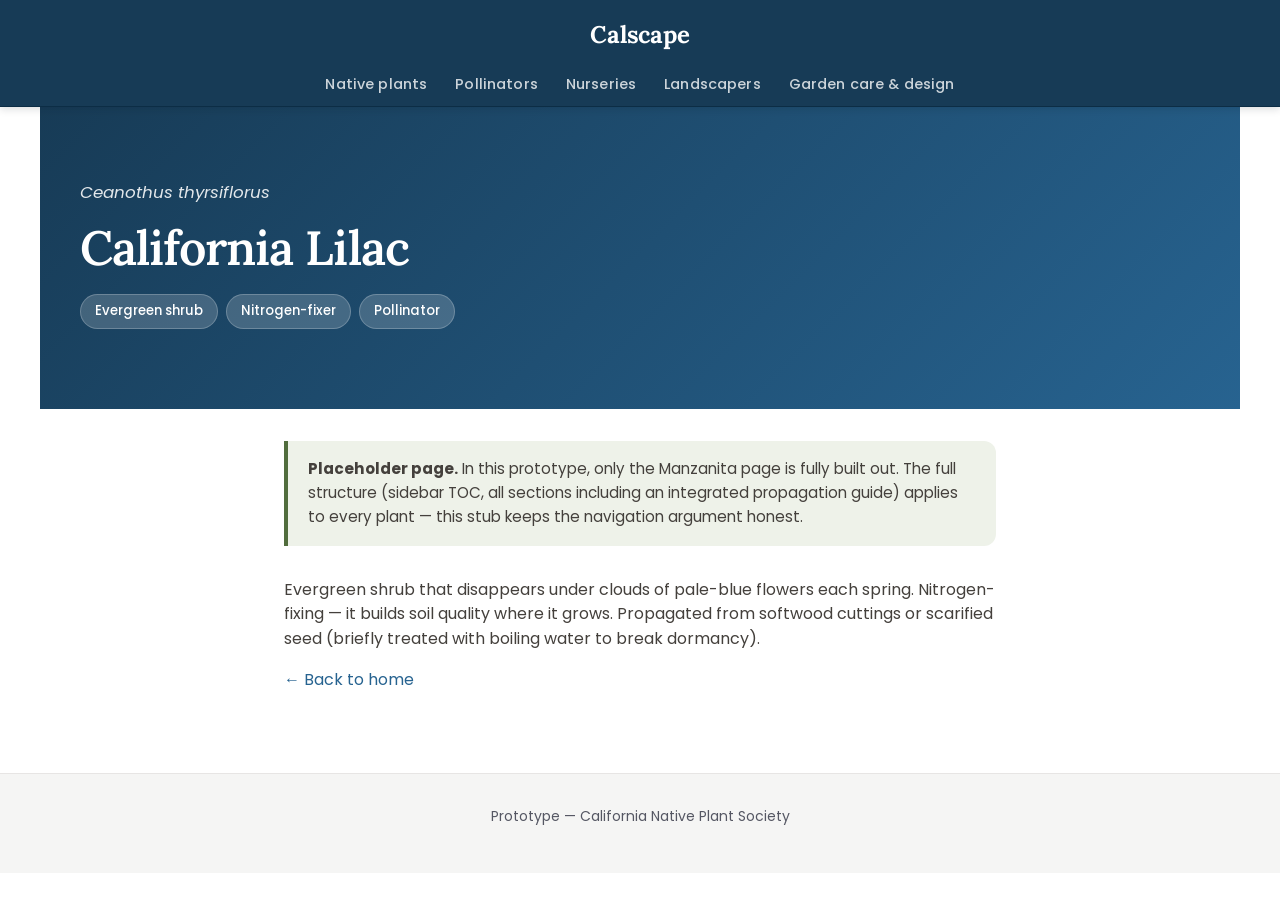
==== plants/ceanothus.html @ 16521312 "Initial commit — Calscape unified-search prototype Mid-fidelity static HTML/CSS/vanilla-JS prototype" ====
<!DOCTYPE html>
<html lang="en">
<head>
  <meta charset="UTF-8">
  <meta name="viewport" content="width=device-width, initial-scale=1.0">
  <title>California Lilac · Calscape</title>
  <link rel="preconnect" href="https://fonts.googleapis.com">
  <link rel="preconnect" href="https://fonts.gstatic.com" crossorigin>
  <link rel="stylesheet" href="https://fonts.googleapis.com/css2?family=Lora:ital,wght@0,400;0,500;0,600;0,700;1,400&family=Poppins:wght@300;400;500;600;700&display=swap">
  <link rel="stylesheet" href="../assets/css/base.css">
  <link rel="stylesheet" href="../assets/css/layout.css">
</head>
<body>
  <header class="site-header">
    <a class="brand" href="../index.html">Calscape</a>
    <nav class="site-nav" aria-label="Primary">
      <a href="../index.html">Native plants</a>
      <a href="#">Pollinators</a>
      <a href="#">Nurseries</a>
      <a href="#">Landscapers</a>
      <a href="#">Garden care &amp; design</a>
    </nav>
  </header>

  <article class="plant-page">
    <header class="plant-hero">
      <div>
        <div class="plant-hero-sci">Ceanothus thyrsiflorus</div>
        <h1 class="plant-hero-name">California Lilac</h1>
        <div class="plant-hero-pills">
          <span class="pill">Evergreen shrub</span>
          <span class="pill">Nitrogen-fixer</span>
          <span class="pill">Pollinator</span>
        </div>
      </div>
    </header>

    <div style="max-width:760px;margin:32px auto;padding:0 24px;">
      <div class="stub-notice">
        <strong>Placeholder page.</strong> In this prototype, only the Manzanita page is fully built out.
        The full structure (sidebar TOC, all sections including an integrated propagation guide)
        applies to every plant — this stub keeps the navigation argument honest.
      </div>
      <p>
Evergreen shrub that disappears under clouds of pale-blue flowers each spring. Nitrogen-fixing — it builds soil quality where it grows. Propagated from softwood cuttings or scarified seed (briefly treated with boiling water to break dormancy).
      </p>
      <p><a href="../index.html">← Back to home</a></p>
    </div>
  </article>

  <footer class="site-footer">
    <p class="small muted">Prototype — California Native Plant Society</p>
  </footer>

  <script src="../assets/js/plants-data.js"></script>
</body>
</html>
---- assets/css/base.css ----
/* base.css — reset, typography, palette (teal/navy restyle) */

:root {
  /* Primary (teal/navy) — replaces former green palette */
  --green-900: #0c2d45;   /* very deep teal */
  --green-700: #173b56;   /* primary deep — header bg */
  --green-600: #276390;   /* mid teal — links, accents */
  --green-300: #4f88b5;   /* light teal — hero gradient mid */
  --green-100: #d4e0e9;   /* pale teal — chip / soft accent backgrounds */

  /* Background warm stone */
  --cream-100: #fafafc;
  --cream-200: #f5f5f4;
  --cream-300: #e7e5e4;

  /* Ink */
  --ink-900: #1c1917;
  --ink-700: #44403c;
  --ink-500: #555763;
  --ink-300: #79716b;

  /* Accents — muted sage green for "pop" highlights (NOT primary) */
  --accent-amber: #516d3d;       /* renamed in intent but variable kept */
  --accent-amber-bg: #eef2e9;    /* very pale sage */

  /* Shape */
  --radius-sm: 6px;
  --radius-md: 12px;
  --radius-lg: 16px;
  --radius-pill: 9999px;

  /* Shadows — softer, more diffused */
  --shadow-sm: 0 1px 2px rgba(8, 20, 29, 0.04), 0 1px 3px rgba(8, 20, 29, 0.06);
  --shadow-md: 0 4px 12px rgba(8, 20, 29, 0.06), 0 2px 4px rgba(8, 20, 29, 0.04);

  --max-width: 1200px;
}

*, *::before, *::after { box-sizing: border-box; }

html, body {
  margin: 0;
  padding: 0;
  font-family: "Poppins", -apple-system, BlinkMacSystemFont, "Segoe UI", Roboto, sans-serif;
  color: var(--ink-900);
  background: #fff;
  line-height: 1.55;
  font-weight: 400;
  -webkit-font-smoothing: antialiased;
  -moz-osx-font-smoothing: grayscale;
  text-rendering: optimizeLegibility;
}

h1, h2, h3, h4 {
  font-family: "Lora", Georgia, "Times New Roman", serif;
  color: var(--ink-900);
  line-height: 1.2;
  margin: 0 0 0.5em;
  font-weight: 600;
  letter-spacing: -0.01em;
}

h1 { font-size: 2.25rem; font-weight: 600; }
h2 { font-size: 1.625rem; font-weight: 600; }
h3 { font-size: 1.25rem; font-weight: 600; }
h4 { font-size: 1.05rem; font-weight: 600; }

p { margin: 0 0 1em; color: var(--ink-700); }
a { color: var(--green-600); text-decoration: none; }
a:hover { color: var(--green-700); text-decoration: underline; text-underline-offset: 2px; }

img { max-width: 100%; display: block; }

.italic { font-style: italic; }
.muted { color: var(--ink-500); }
.small { font-size: 0.875rem; }
---- assets/css/layout.css ----
/* layout.css — header, footer, hero, sidebar TOC, card grids, search results
   (teal/navy restyle to match cnps-prototype.vercel.app target) */

/* --- Site header --- */
.site-header {
  background: var(--green-700);
  color: #fff;
  padding: 16px 28px 0;
  display: flex;
  flex-direction: column;
  align-items: center;
  gap: 12px;
  position: sticky;
  top: 0;
  z-index: 10;
  border-bottom: 1px solid var(--green-900);
  box-shadow: 0 2px 8px rgba(8,20,29,0.15);
}

.brand {
  color: #fff;
  font-family: "Lora", Georgia, serif;
  font-size: 1.5rem;
  font-weight: 700;
  text-decoration: none;
  letter-spacing: -0.01em;
}
.brand:hover { text-decoration: none; opacity: 0.85; color: #fff; }

/* --- Primary site nav (under the brand) --- */
.site-nav {
  display: flex;
  gap: 28px;
  flex-wrap: wrap;
  justify-content: center;
  align-items: center;
}
.site-nav a {
  color: rgba(255, 255, 255, 0.78);
  font-family: "Poppins", -apple-system, system-ui, sans-serif;
  font-size: 0.9rem;
  font-weight: 500;
  text-decoration: none;
  letter-spacing: 0.01em;
  padding: 8px 0;
  border-bottom: 2px solid transparent;
  transition: color 0.15s ease, border-color 0.15s ease;
}
.site-nav a:hover {
  color: #fff;
  text-decoration: none;
  border-bottom-color: rgba(255, 255, 255, 0.6);
}

.search-form {
  flex: 1;
  display: flex;
  max-width: 520px;
  background: var(--cream-200);
  border-radius: var(--radius-pill);
  padding: 4px;
  border: 1px solid var(--cream-300);
}
.search-form input[type=search] {
  flex: 1;
  border: none;
  background: transparent;
  padding: 6px 14px;
  font-size: 0.9rem;
  font-family: inherit;
  color: var(--ink-900);
  outline: none;
}
.search-form input[type=search]::placeholder { color: var(--ink-300); }
.search-form button {
  background: var(--green-700);
  color: #fff;
  border: none;
  border-radius: var(--radius-pill);
  padding: 6px 18px;
  font-size: 0.85rem;
  font-weight: 500;
  font-family: inherit;
  cursor: pointer;
  transition: background 0.15s ease;
}
.search-form button:hover { background: var(--green-900); }

.annotation-toggle {
  background: transparent;
  color: var(--ink-700);
  border: 1px solid var(--cream-300);
  border-radius: var(--radius-pill);
  padding: 6px 14px;
  font-size: 0.8rem;
  font-weight: 500;
  font-family: inherit;
  cursor: pointer;
  white-space: nowrap;
  transition: all 0.15s ease;
}
.annotation-toggle:hover { border-color: var(--green-600); color: var(--green-600); }
.annotation-toggle[aria-pressed="true"] {
  background: var(--accent-amber);
  color: #fff;
  border-color: var(--accent-amber);
}

/* --- Site footer --- */
.site-footer {
  margin-top: 80px;
  padding: 32px 24px;
  background: var(--cream-200);
  text-align: center;
  border-top: 1px solid var(--cream-300);
}

/* --- Hero (home page) --- */
.hero {
  background: linear-gradient(135deg, var(--green-700) 0%, var(--green-600) 100%);
  color: #fff;
  padding: 72px 24px 80px;
}
.hero-inner {
  max-width: 760px;
  margin: 0 auto;
  text-align: center;
}
.hero h1 { color: #fff; font-size: 3rem; font-weight: 600; letter-spacing: -0.02em; }
.hero-tagline { font-size: 1.15rem; opacity: 0.95; margin-bottom: 32px; font-weight: 300; color: #fff; }

.hero-search {
  display: flex;
  max-width: 600px;
  margin: 0 auto;
  background: #fff;
  border-radius: var(--radius-pill);
  padding: 6px;
  box-shadow: 0 8px 24px rgba(0,0,0,0.12);
}
.hero-search input[type=search] {
  flex: 1;
  border: none;
  background: transparent;
  border-radius: var(--radius-pill);
  padding: 12px 20px;
  font-size: 1rem;
  font-family: inherit;
  outline: none;
  color: var(--ink-900);
}
.hero-search input[type=search]::placeholder { color: var(--ink-300); }
.hero-search button {
  background: var(--green-700);
  color: #fff;
  border: none;
  border-radius: var(--radius-pill);
  padding: 10px 24px;
  font-size: 0.95rem;
  font-weight: 600;
  font-family: inherit;
  cursor: pointer;
  transition: background 0.15s ease;
}
.hero-search button:hover { background: var(--green-900); }

.hero-examples {
  margin-top: 18px;
  opacity: 0.9;
  font-size: 0.9rem;
}
.hero-examples a {
  color: #fff;
  text-decoration: underline;
  text-underline-offset: 3px;
  margin: 0 6px;
  font-weight: 500;
}

/* --- Featured plants on home --- */
.featured {
  max-width: var(--max-width);
  margin: 64px auto;
  padding: 0 24px;
}
.featured h2 { font-size: 1.875rem; margin-bottom: 24px; }
.card-grid {
  list-style: none;
  margin: 0;
  padding: 0;
  display: grid;
  grid-template-columns: repeat(3, 1fr);
  gap: 24px;
}
.plant-card {
  background: #fff;
  border: 1px solid var(--cream-300);
  border-radius: var(--radius-lg);
  overflow: hidden;
  box-shadow: var(--shadow-sm);
  transition: transform 0.2s ease, box-shadow 0.2s ease;
}
.plant-card:hover {
  transform: translateY(-3px);
  box-shadow: var(--shadow-md);
}
.plant-card a { color: var(--ink-900); text-decoration: none; display: block; padding: 16px; }
.plant-card a:hover { text-decoration: none; }
.plant-card-thumb {
  height: 180px;
  background-color: var(--green-100);
  background-size: cover;
  background-position: center;
  border-radius: var(--radius-md);
  margin-bottom: 14px;
}
.plant-card-name {
  font-family: "Lora", Georgia, serif;
  font-weight: 600;
  font-size: 1.125rem;
  color: var(--ink-900);
}
.plant-card-sci { margin-top: 2px; }

/* --- Search results page --- */
.search-page {
  max-width: 800px;
  margin: 40px auto;
  padding: 0 24px;
}
.search-page h1 { font-size: 1.875rem; }
.result-list {
  list-style: none;
  margin: 20px 0 0;
  padding: 0;
}
.result-card {
  margin-bottom: 14px;
  background: #fff;
  border: 1px solid var(--cream-300);
  border-radius: var(--radius-md);
  overflow: hidden;
  transition: box-shadow 0.2s ease, border-color 0.2s ease;
}
.result-card:hover { box-shadow: var(--shadow-md); border-color: var(--green-300); }
.result-link {
  display: flex;
  gap: 18px;
  padding: 16px;
  color: var(--ink-900);
  text-decoration: none;
}
.result-link:hover { text-decoration: none; }
.result-thumb {
  width: 96px;
  height: 96px;
  flex-shrink: 0;
  background-color: var(--green-100);
  background-size: cover;
  background-position: center;
  border-radius: var(--radius-md);
}
.result-body { flex: 1; }
.result-name {
  font-family: "Lora", Georgia, serif;
  font-weight: 600;
  color: var(--ink-900);
  font-size: 1.125rem;
}
.result-summary { color: var(--ink-700); margin-top: 6px; line-height: 1.55; }

mark {
  background: var(--accent-amber-bg);
  color: var(--green-900);
  padding: 0 3px;
  border-radius: 3px;
  font-weight: 500;
}

.empty-state {
  background: var(--cream-200);
  padding: 32px;
  border-radius: var(--radius-lg);
  text-align: center;
  color: var(--ink-500);
}

/* --- Plant detail layout (sidebar TOC + main) --- */
.plant-page {
  max-width: var(--max-width);
  margin: 0 auto;
  background: #fff;
}

/* --- New plant top section (photo-left, info-right, matches target prototype) --- */
.plant-top {
  background: #fff;
  display: flex;
  gap: 40px;
  align-items: flex-start;
  flex-wrap: wrap;
  padding: 24px 20px 28px 20px;
}
.plant-top-photo {
  width: 380px;
  max-width: 100%;
  height: 220px;
  background-color: #e5e7eb;
  background-size: cover;
  background-position: center;
  border-radius: 16px;
  flex-shrink: 0;
  position: relative;
  overflow: hidden;
}
.plant-photo-chip {
  position: absolute;
  top: 14px;
  left: 14px;
  background: rgba(255, 255, 255, 0.92);
  color: var(--ink-700);
  padding: 8px 16px;
  border-radius: 9999px;
  font-size: 0.85rem;
  font-weight: 500;
  letter-spacing: 0.01em;
  box-shadow: 0 2px 8px rgba(0, 0, 0, 0.08);
}
.plant-top-info {
  flex: 1 1 320px;
  min-width: 280px;
  display: flex;
  flex-direction: column;
  gap: 14px;
  padding-top: 8px;
}
.plant-top-name {
  font-family: "Poppins", -apple-system, system-ui, sans-serif;
  font-size: 2.25rem;
  font-weight: 500;
  letter-spacing: -0.02em;
  color: #08141d;
  margin: 0;
  line-height: 1.15;
}
.plant-top-sci {
  font-family: "Poppins", -apple-system, system-ui, sans-serif;
  font-size: 1.125rem;
  font-weight: 400;
  font-style: italic;
  color: #6d818f;
  line-height: 1.4;
  margin-bottom: 4px;
}
.plant-top-pills {
  display: flex;
  gap: 8px;
  flex-wrap: wrap;
  margin-top: 4px;
}
.plant-top-pills .pill {
  background: var(--cream-200);
  color: var(--ink-700);
  border: 1px solid var(--cream-300);
  padding: 5px 14px;
  font-size: 0.825rem;
  font-weight: 500;
}
.plant-top-intro {
  color: var(--ink-500);
  font-size: 1rem;
  line-height: 1.6;
  margin: 8px 0 0;
  max-width: 640px;
}

/* --- Legacy hero (still used by stub plant pages) --- */
.plant-hero {
  background: linear-gradient(135deg, var(--green-700) 0%, var(--green-600) 100%);
  color: #fff;
  padding: 72px 40px 80px;
  position: relative;
}
.plant-hero-name {
  font-size: 3rem;
  font-family: "Lora", Georgia, serif;
  color: #fff;
  margin: 0;
  font-weight: 600;
  letter-spacing: -0.02em;
}
.plant-hero-sci {
  font-style: italic;
  opacity: 0.88;
  margin-bottom: 14px;
  font-size: 1.05rem;
}
.plant-hero-pills { margin-top: 18px; display: flex; gap: 8px; flex-wrap: wrap; }
.pill {
  background: rgba(255,255,255,0.18);
  padding: 6px 14px;
  border-radius: var(--radius-pill);
  font-size: 0.825rem;
  font-weight: 500;
  border: 1px solid rgba(255,255,255,0.22);
}

.plant-body {
  display: grid;
  grid-template-columns: 240px 1fr;
  gap: 0;
  background: #fff;
}
.plant-toc {
  background: transparent;
  padding: 32px 20px;
  position: sticky;
  top: 110px;
  align-self: start;
  height: calc(100vh - 110px);
  overflow-y: auto;
}
.plant-toc-label {
  font-size: 0.72rem;
  text-transform: uppercase;
  letter-spacing: 0.1em;
  color: var(--ink-500);
  font-weight: 600;
  margin-bottom: 14px;
}
.plant-toc ul {
  list-style: none;
  margin: 0;
  padding: 0;
}
.plant-toc li { margin: 0; }
.plant-toc a {
  display: block;
  padding: 8px 12px;
  color: var(--ink-700);
  font-size: 0.9rem;
  border-left: 3px solid transparent;
  text-decoration: none;
  border-radius: 0 var(--radius-sm) var(--radius-sm) 0;
  transition: all 0.15s ease;
}
.plant-toc a:hover { background: rgba(23,59,86,0.04); color: var(--ink-900); }
.plant-toc a.active {
  border-left-color: var(--green-700);
  color: var(--green-700);
  font-weight: 600;
  background: rgba(23,59,86,0.06);
}

.toc-new-tag {
  display: inline-block;
  background: #d4a000;
  color: #0a1722;
  font-size: 0.625rem;
  font-weight: 700;
  letter-spacing: 0.04em;
  text-transform: uppercase;
  padding: 2px 7px;
  border-radius: 9999px;
  margin-left: 8px;
  vertical-align: middle;
  font-family: "Poppins", system-ui, sans-serif;
}

.plant-content {
  padding: 32px 56px 64px;
  max-width: 832px;
}
.plant-content section { scroll-margin-top: 80px; }
.plant-content section + section {
  border-top: 1px solid var(--cream-300);
  margin-top: 48px;
  padding-top: 48px;
}
.plant-content h2 {
  font-family: "Poppins", -apple-system, system-ui, sans-serif;
  font-size: 1.5rem;
  font-weight: 500;
  letter-spacing: -0.01em;
  color: #08141d;
  margin-bottom: 16px;
}
.plant-content p { font-size: 1rem; line-height: 1.5; color: #555763; }
.plant-content li { color: #555763; }
.plant-content li strong { color: var(--ink-900); font-weight: 600; }

.facts-grid {
  display: grid;
  grid-template-columns: repeat(3, 1fr);
  gap: 14px;
}
.fact {
  background: var(--cream-200);
  padding: 16px;
  border-radius: var(--radius-md);
}
.fact-label {
  font-size: 0.7rem;
  text-transform: uppercase;
  letter-spacing: 0.08em;
  color: var(--ink-500);
  font-weight: 600;
}
.fact-value {
  font-size: 1.05rem;
  color: var(--ink-900);
  margin-top: 6px;
  font-weight: 500;
}

.method-cards {
  display: grid;
  grid-template-columns: 1fr;
  gap: 18px;
  margin-top: 20px;
}
.method-card {
  background: var(--cream-200);
  border: 1px solid var(--cream-300);
  border-radius: var(--radius-lg);
  padding: 24px 26px;
  display: grid;
  grid-template-columns: 1.3fr 1fr;
  column-gap: 36px;
  row-gap: 0;
  align-items: start;
}
.method-card > h4 {
  grid-column: 1 / -1;
  font-family: "Poppins", -apple-system, system-ui, sans-serif;
  color: #08141d;
  margin: 0 0 4px;
  font-size: 1.2rem;
  font-weight: 600;
}
.method-card > .method-meta {
  grid-column: 1 / -1;
  font-size: 0.82rem;
  color: var(--ink-500);
  margin-bottom: 16px;
  font-weight: 500;
}
.method-card > ol {
  grid-column: 1;
  margin: 0;
  padding-left: 20px;
  font-size: 0.92rem;
  line-height: 1.65;
  color: var(--ink-700);
}
.method-card > ol li { margin-bottom: 4px; }
.method-card .method-notes {
  grid-column: 1 / -1;
  margin-top: 18px;
  font-size: 0.875rem;
  color: var(--ink-500);
  font-style: italic;
  padding-top: 14px;
  border-top: 1px solid var(--cream-300);
}

/* Stack columns on smaller screens */
@media (max-width: 768px) {
  .method-card {
    grid-template-columns: 1fr;
    column-gap: 0;
  }
  .method-card > .method-params {
    grid-column: 1;
    margin-top: 14px;
    padding-top: 12px;
    border-top: 1px solid var(--cream-300);
  }
}

.photo-grid {
  display: grid;
  grid-template-columns: repeat(3, 1fr);
  gap: 10px;
}
.photo-grid .photo {
  background: var(--green-100);
  height: 160px;
  border-radius: var(--radius-md);
}

.related-grid {
  display: grid;
  grid-template-columns: repeat(2, 1fr);
  gap: 14px;
}
.related-card {
  background: var(--cream-200);
  padding: 14px;
  border-radius: var(--radius-md);
  display: flex;
  gap: 14px;
  align-items: center;
  text-decoration: none;
  color: var(--ink-900);
  transition: background 0.15s ease;
}
.related-card:hover { background: var(--cream-300); text-decoration: none; }
.related-card .thumb {
  width: 64px;
  height: 64px;
  background: var(--green-100);
  border-radius: var(--radius-md);
  flex-shrink: 0;
}

/* --- Stub plant page banner --- */
.stub-notice {
  background: var(--accent-amber-bg);
  border-left: 4px solid var(--accent-amber);
  padding: 16px 20px;
  margin: 32px 0;
  border-radius: 0 var(--radius-md) var(--radius-md) 0;
  color: var(--ink-700);
  font-size: 0.95rem;
  line-height: 1.6;
}

/* --- Tablet --- */
@media (max-width: 1023px) {
  .card-grid { grid-template-columns: repeat(2, 1fr); }
  .facts-grid { grid-template-columns: repeat(2, 1fr); }
  .method-cards { grid-template-columns: 1fr; }
  .photo-grid { grid-template-columns: repeat(2, 1fr); }
  .related-grid { grid-template-columns: 1fr; }

  .plant-body { grid-template-columns: 200px 1fr; }
  .plant-content { padding: 32px 32px; }
}

/* --- Mobile --- */
@media (max-width: 640px) {
  .site-header {
    flex-wrap: wrap;
    gap: 10px;
    padding: 12px 16px;
  }
  .search-form { order: 3; flex-basis: 100%; max-width: none; }
  .annotation-toggle { font-size: 0.75rem; padding: 5px 12px; }

  .hero { padding: 48px 16px 56px; }
  .hero h1 { font-size: 2.125rem; }
  .hero-tagline { font-size: 1rem; }
  .hero-search { flex-direction: column; gap: 8px; padding: 8px; }
  .hero-search input[type=search] { border-radius: var(--radius-pill); }
  .hero-search button { border-radius: var(--radius-pill); }

  .card-grid { grid-template-columns: 1fr; }
  .facts-grid { grid-template-columns: 1fr; }

  .plant-hero { padding: 48px 24px 56px; }
  .plant-hero-name { font-size: 2.125rem; }

  .plant-body { grid-template-columns: 1fr; }
  .plant-toc { display: none; }
  .plant-content { padding: 24px 20px; }

  .mobile-toc {
    background: var(--cream-200);
    border: 1px solid var(--cream-300);
    border-radius: var(--radius-md);
    margin: 20px 0;
    padding: 14px 18px;
  }
  .mobile-toc summary {
    cursor: pointer;
    font-weight: 600;
    color: var(--green-700);
    font-family: "Lora", Georgia, serif;
  }
  .mobile-toc ul {
    list-style: none;
    padding: 14px 0 0;
    margin: 0;
    display: grid;
    grid-template-columns: repeat(2, 1fr);
    gap: 8px;
  }
  .mobile-toc a {
    display: block;
    padding: 5px 0;
    font-size: 0.9rem;
  }
}

@media (min-width: 641px) {
  .mobile-toc { display: none; }
}

/* --- Propagation timing calendar --- */
.propagation-calendar {
  background: var(--cream-200);
  border: 1px solid var(--cream-300);
  border-radius: 16px;
  padding: 22px 24px;
  margin: 20px 0 28px;
}
.cal-eyebrow {
  font-size: 0.7rem;
  text-transform: uppercase;
  letter-spacing: 0.1em;
  color: var(--ink-500);
  font-weight: 600;
  margin-bottom: 14px;
}
.cal-months {
  display: grid;
  grid-template-columns: 130px repeat(12, 1fr);
  gap: 4px;
  margin-bottom: 6px;
  padding-bottom: 6px;
  border-bottom: 1px solid var(--cream-300);
}
.cal-corner { }
.cal-months span {
  font-size: 0.68rem;
  color: var(--ink-500);
  text-align: center;
  font-weight: 600;
  letter-spacing: 0.02em;
}
.cal-row {
  display: grid;
  grid-template-columns: 130px 1fr;
  gap: 4px;
  align-items: center;
  margin-bottom: 4px;
}
.cal-row-label {
  font-size: 0.82rem;
  color: var(--ink-700);
  font-weight: 500;
}
.cal-track {
  display: grid;
  grid-template-columns: repeat(12, 1fr);
  gap: 4px;
  position: relative;
  height: 24px;
}
.cal-bar {
  background: var(--green-600);
  border-radius: 5px;
  padding: 0 8px;
  font-size: 0.66rem;
  color: #fff;
  display: flex;
  align-items: center;
  justify-content: center;
  font-weight: 600;
  white-space: nowrap;
  overflow: hidden;
  letter-spacing: 0.01em;
}
.cal-bar[data-method="seed"]      { background: #d4a000; color: #1c1917; }
.cal-bar[data-method="cuttings"]  { background: var(--green-600); }
.cal-bar[data-method="layering"]  { background: #516d3d; }

.cal-legend {
  display: flex;
  gap: 18px;
  margin-top: 14px;
  padding-top: 12px;
  border-top: 1px solid var(--cream-300);
  flex-wrap: wrap;
  font-size: 0.78rem;
  color: var(--ink-500);
  align-items: center;
}
.cal-legend > span {
  display: inline-flex;
  align-items: center;
  gap: 6px;
}
.cal-dot {
  width: 10px;
  height: 10px;
  border-radius: 50%;
  display: inline-block;
}
.cal-dot[data-method="seed"]     { background: #d4a000; }
.cal-dot[data-method="cuttings"] { background: var(--green-600); }
.cal-dot[data-method="layering"] { background: #516d3d; }
.cal-now {
  margin-left: auto;
  padding: 4px 12px;
  background: #08141d;
  color: #fff;
  border-radius: 9999px;
  font-size: 0.7rem;
  font-weight: 500;
}
.cal-now-dot {
  width: 8px;
  height: 8px;
  background: #d4a000;
  border-radius: 50%;
  display: inline-block;
  margin-right: 6px;
  animation: cal-now-pulse 2s ease-in-out infinite;
}
@keyframes cal-now-pulse {
  0%, 100% { opacity: 1; }
  50% { opacity: 0.45; }
}

/* --- Method card parameters (right column of method-card grid) --- */
.method-card > .method-params {
  grid-column: 2;
  margin-top: 0;
  padding-top: 0;
  border-top: none;
  align-self: start;
}
.method-params {
  display: grid;
  gap: 4px;
}
.param-row {
  display: flex;
  justify-content: space-between;
  align-items: baseline;
  gap: 12px;
  font-size: 0.8rem;
  padding: 3px 0;
}
.param-key { color: var(--ink-500); font-weight: 400; flex-shrink: 0; }
.param-val { color: #08141d; font-weight: 500; text-align: right; }
.param-val em { font-style: italic; color: var(--ink-500); font-weight: 400; }

/* --- Photo lightbox --- */
.photo[data-photo] { cursor: zoom-in; transition: transform 0.18s ease; }
.photo[data-photo]:hover { transform: scale(1.02); }

.lightbox {
  position: fixed;
  inset: 0;
  background: rgba(8, 20, 29, 0.88);
  display: flex;
  align-items: center;
  justify-content: center;
  z-index: 100;
  opacity: 0;
  transition: opacity 0.18s ease;
  padding: 48px;
  cursor: zoom-out;
}
.lightbox--in { opacity: 1; }
.lightbox--out { opacity: 0; }
.lightbox__img {
  max-width: 90%;
  max-height: 90%;
  border-radius: 12px;
  box-shadow: 0 30px 60px rgba(0, 0, 0, 0.5);
  background: #fff;
}
.lightbox__close {
  position: absolute;
  top: 20px;
  right: 24px;
  background: rgba(255, 255, 255, 0.15);
  color: #fff;
  border: none;
  width: 40px;
  height: 40px;
  border-radius: 50%;
  font-size: 1.5rem;
  line-height: 1;
  cursor: pointer;
  transition: background 0.15s ease;
}
.lightbox__close:hover { background: rgba(255, 255, 255, 0.28); }

/* --- Section eyebrow (uppercase tag above section heading) --- */
.section-eyebrow {
  display: inline-flex;
  align-items: center;
  gap: 8px;
  font-size: 0.7rem;
  text-transform: uppercase;
  letter-spacing: 0.12em;
  font-weight: 600;
  color: var(--green-600);
  margin-bottom: 10px;
  padding: 6px 12px;
  background: var(--green-100);
  border-radius: 9999px;
}
.section-eyebrow svg { display: block; }

/* --- Propagation sub-section wrapper --- */
.prop-subsection {
  margin-top: 40px;
  padding-top: 32px;
  border-top: 1px solid var(--cream-300);
}
.prop-subsection-title {
  font-family: "Poppins", -apple-system, system-ui, sans-serif;
  font-size: 1.2rem;
  font-weight: 600;
  color: #08141d;
  margin: 0 0 6px;
  letter-spacing: -0.01em;
}
.prop-subsection-intro {
  color: var(--ink-500);
  font-size: 0.95rem;
  margin-bottom: 18px;
}

/* --- Step timeline (cuttings) --- */
.step-timeline {
  list-style: none;
  padding: 0;
  margin: 0;
  display: grid;
  gap: 14px;
}
.timeline-step {
  display: grid;
  grid-template-columns: 80px 1fr;
  gap: 18px;
  align-items: flex-start;
  padding: 14px;
  background: var(--cream-100);
  border: 1px solid var(--cream-300);
  border-radius: 12px;
  position: relative;
}
.timeline-step::before {
  content: counter(timeline);
  counter-increment: timeline;
  position: absolute;
  top: -10px;
  left: -10px;
  width: 26px;
  height: 26px;
  background: #08141d;
  color: #fff;
  border-radius: 9999px;
  font-size: 0.75rem;
  font-weight: 600;
  display: flex;
  align-items: center;
  justify-content: center;
  z-index: 1;
}
.step-timeline { counter-reset: timeline; }
.timeline-photo {
  width: 80px;
  height: 80px;
  border-radius: 8px;
  background-color: var(--green-100);
  background-size: cover;
  background-position: center;
  flex-shrink: 0;
}
.timeline-photo--icon {
  display: flex;
  align-items: center;
  justify-content: center;
  color: var(--green-600);
}
.timeline-photo--icon svg { width: 40px; height: 40px; }
.timeline-body { padding-top: 2px; }
.timeline-when {
  font-size: 0.7rem;
  text-transform: uppercase;
  letter-spacing: 0.08em;
  font-weight: 600;
  color: var(--green-600);
  margin-bottom: 4px;
}
.timeline-what {
  font-size: 0.95rem;
  color: var(--ink-700);
  line-height: 1.55;
}

/* --- Compare cards (Home vs Pro) --- */
.method-compare {
  display: grid;
  grid-template-columns: 1fr 1fr;
  gap: 18px;
}
.compare-card {
  background: var(--cream-100);
  border: 1px solid var(--cream-300);
  border-radius: 12px;
  padding: 20px;
  position: relative;
}
.compare-badge {
  position: absolute;
  top: 16px;
  right: 16px;
  background: var(--green-100);
  color: var(--green-700);
  padding: 4px 12px;
  border-radius: 9999px;
  font-size: 0.7rem;
  font-weight: 700;
  letter-spacing: 0.06em;
  text-transform: uppercase;
}
.compare-badge--pro {
  background: #08141d;
  color: #d4a000;
}
.compare-card h4 {
  font-family: "Poppins", -apple-system, system-ui, sans-serif;
  font-size: 1.05rem;
  font-weight: 600;
  margin: 0 0 8px;
  color: #08141d;
  padding-right: 60px;
}
.compare-summary {
  font-size: 0.9rem;
  color: var(--ink-500);
  margin-bottom: 12px;
}
.compare-steps {
  margin: 0;
  padding-left: 18px;
  font-size: 0.9rem;
  line-height: 1.6;
  color: var(--ink-700);
}
.compare-steps li { margin-bottom: 4px; }

/* --- Pull quote --- */
.prop-quote {
  margin: 40px 0;
  padding: 32px 36px;
  background: #08141d;
  color: #fafafc;
  border-radius: 16px;
  position: relative;
}
.prop-quote-mark {
  color: #d4a000;
  margin-bottom: 8px;
  opacity: 0.95;
}
.prop-quote p {
  font-family: "Lora", Georgia, serif;
  font-style: italic;
  font-size: 1.2rem;
  line-height: 1.5;
  margin: 0 0 12px;
  color: #fff;
}
.prop-quote footer {
  font-size: 0.85rem;
  color: #9eb8cd;
  font-style: normal;
  letter-spacing: 0.02em;
}

/* --- Lesson grid --- */
.lesson-grid {
  display: grid;
  grid-template-columns: repeat(2, 1fr);
  gap: 12px;
}
.lesson-card {
  display: flex;
  align-items: stretch;
  gap: 14px;
  padding: 14px;
  background: var(--cream-100);
  border: 1px solid var(--cream-300);
  border-radius: 10px;
  text-decoration: none;
  color: var(--ink-900);
  transition: border-color 0.15s ease, transform 0.15s ease;
}
.lesson-card:hover {
  border-color: var(--green-600);
  text-decoration: none;
  transform: translateY(-1px);
}
.lesson-num {
  font-family: "Poppins", -apple-system, system-ui, sans-serif;
  background: var(--green-700);
  color: #fff;
  font-weight: 700;
  font-size: 0.85rem;
  letter-spacing: 0.02em;
  padding: 6px 10px;
  border-radius: 8px;
  height: fit-content;
  align-self: center;
}
.lesson-body { flex: 1; }
.lesson-title {
  font-weight: 600;
  font-size: 0.95rem;
  color: #08141d;
  margin-bottom: 2px;
}
.lesson-sub {
  font-size: 0.78rem;
  color: var(--ink-500);
}

/* --- Glossary --- */
.prop-glossary {
  margin: 0;
  display: grid;
  gap: 0;
  border-top: 1px solid var(--cream-300);
}
.glossary-row {
  display: grid;
  grid-template-columns: 220px 1fr;
  gap: 24px;
  padding: 14px 0;
  border-bottom: 1px solid var(--cream-300);
}
.glossary-row dt {
  font-weight: 600;
  color: #08141d;
  font-size: 0.92rem;
}
.glossary-row dt .pron {
  display: block;
  margin-top: 2px;
  font-family: "Lora", Georgia, serif;
  font-weight: 400;
  font-style: italic;
  font-size: 0.78rem;
  color: var(--ink-500);
}
.glossary-row dd {
  margin: 0;
  font-size: 0.92rem;
  color: var(--ink-700);
  line-height: 1.55;
}

/* --- Responsive overrides for new prop section components --- */
@media (max-width: 1023px) {
  .method-compare { grid-template-columns: 1fr; }
  .lesson-grid { grid-template-columns: 1fr; }
}
@media (max-width: 640px) {
  .timeline-step { grid-template-columns: 64px 1fr; gap: 12px; padding: 12px; }
  .timeline-photo { width: 64px; height: 64px; }
  .prop-quote { padding: 24px; }
  .prop-quote p { font-size: 1.05rem; }
  .glossary-row { grid-template-columns: 1fr; gap: 4px; }
}
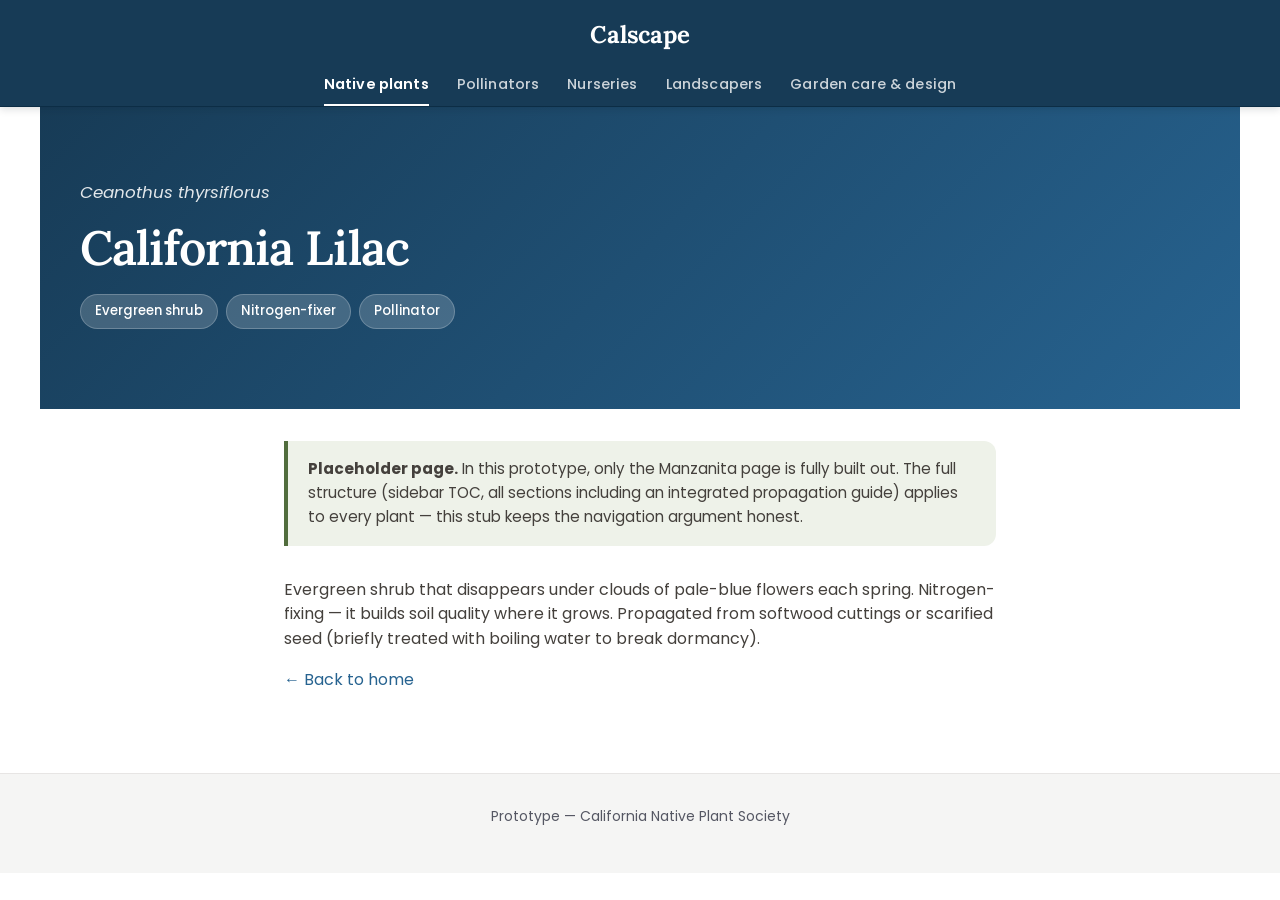
==== commit 093cf701: "Mark "Native plants" nav item as active on plant detail pages Adds class="active" + aria-current="pa" ====
--- a/plants/ceanothus.html
+++ b/plants/ceanothus.html
@@ -14,7 +14,7 @@
   <header class="site-header">
     <a class="brand" href="../index.html">Calscape</a>
     <nav class="site-nav" aria-label="Primary">
-      <a href="../index.html">Native plants</a>
+      <a href="../index.html" class="active" aria-current="page">Native plants</a>
       <a href="#">Pollinators</a>
       <a href="#">Nurseries</a>
       <a href="#">Landscapers</a>
--- a/assets/css/layout.css
+++ b/assets/css/layout.css
@@ -50,6 +50,11 @@
   color: #fff;
   text-decoration: none;
   border-bottom-color: rgba(255, 255, 255, 0.6);
+}
+.site-nav a.active {
+  color: #fff;
+  font-weight: 600;
+  border-bottom-color: #fff;
 }
 
 .search-form {
@@ -126,7 +131,13 @@
   margin: 0 auto;
   text-align: center;
 }
-.hero h1 { color: #fff; font-size: 3rem; font-weight: 600; letter-spacing: -0.02em; }
+.hero h1 {
+  color: #fff;
+  font-family: "Poppins", -apple-system, system-ui, sans-serif;
+  font-size: 3rem;
+  font-weight: 700;
+  letter-spacing: -0.02em;
+}
 .hero-tagline { font-size: 1.15rem; opacity: 0.95; margin-bottom: 32px; font-weight: 300; color: #fff; }
 
 .hero-search {
